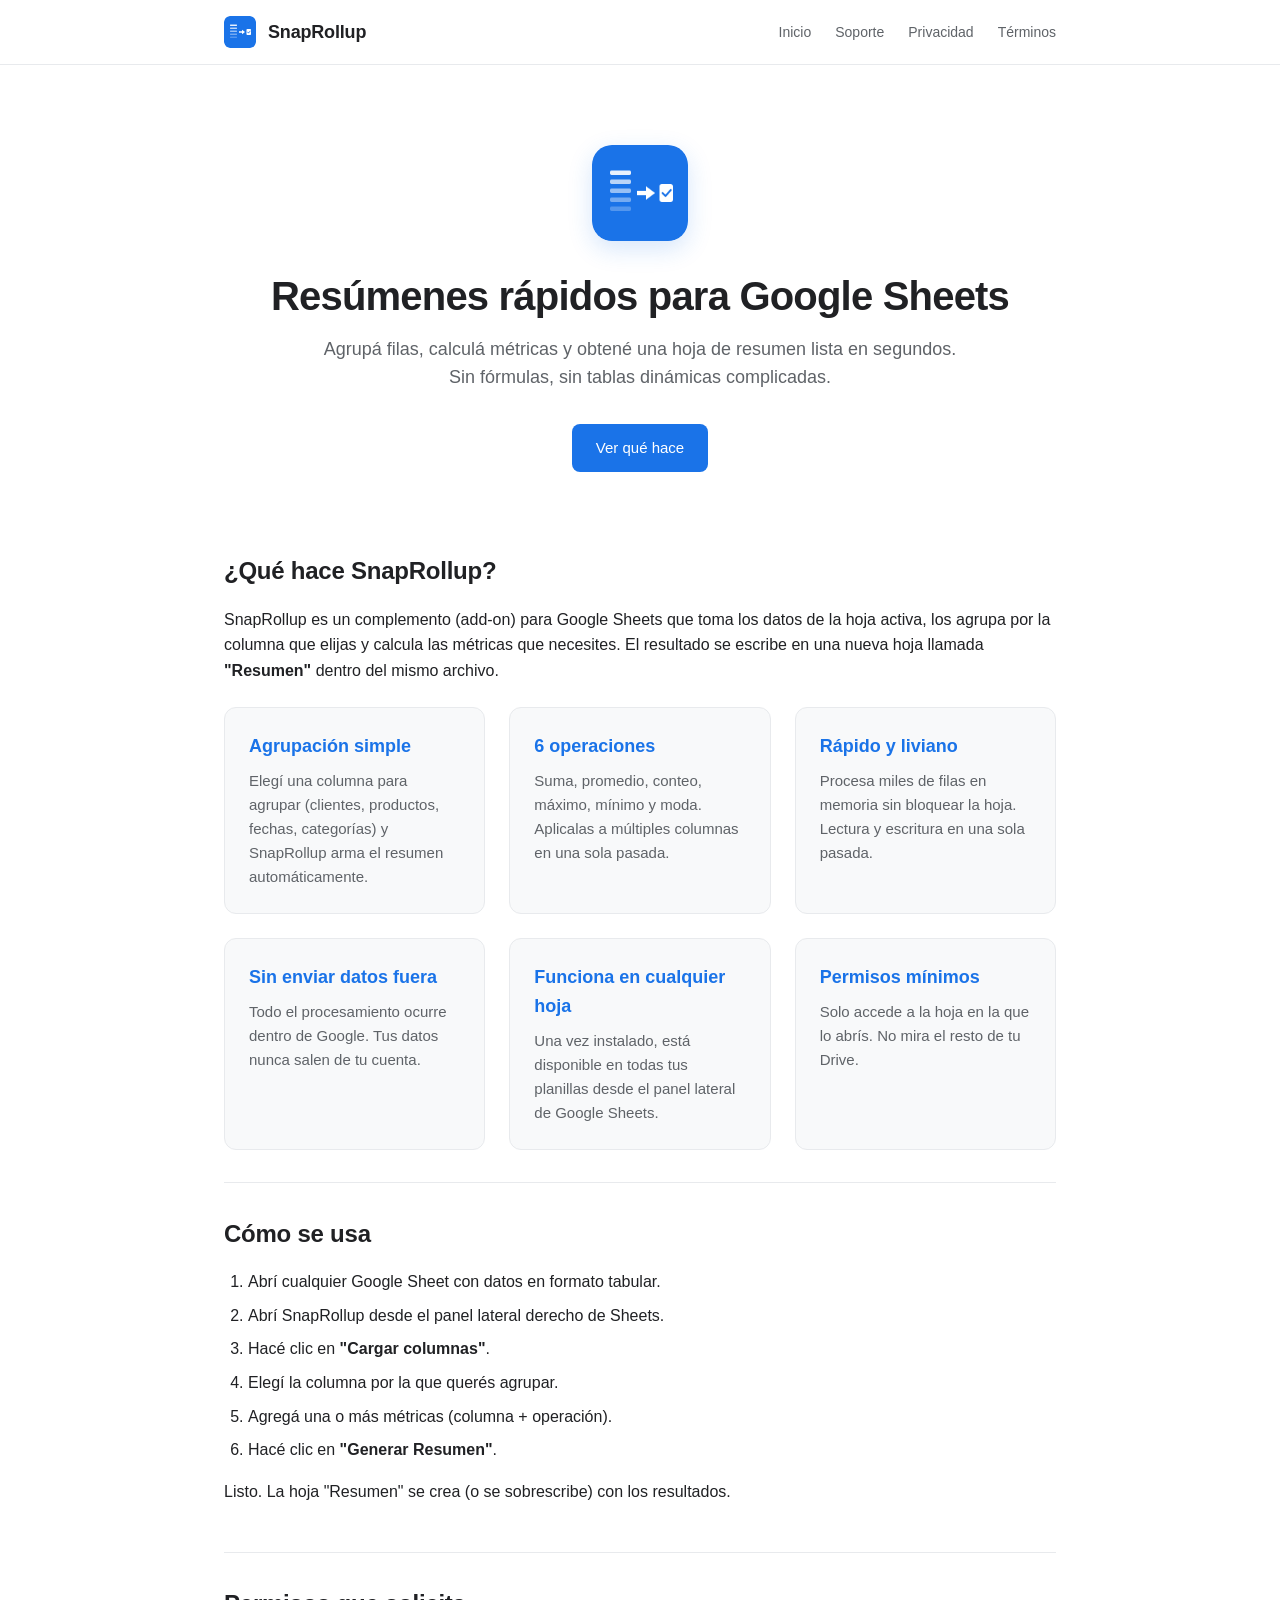
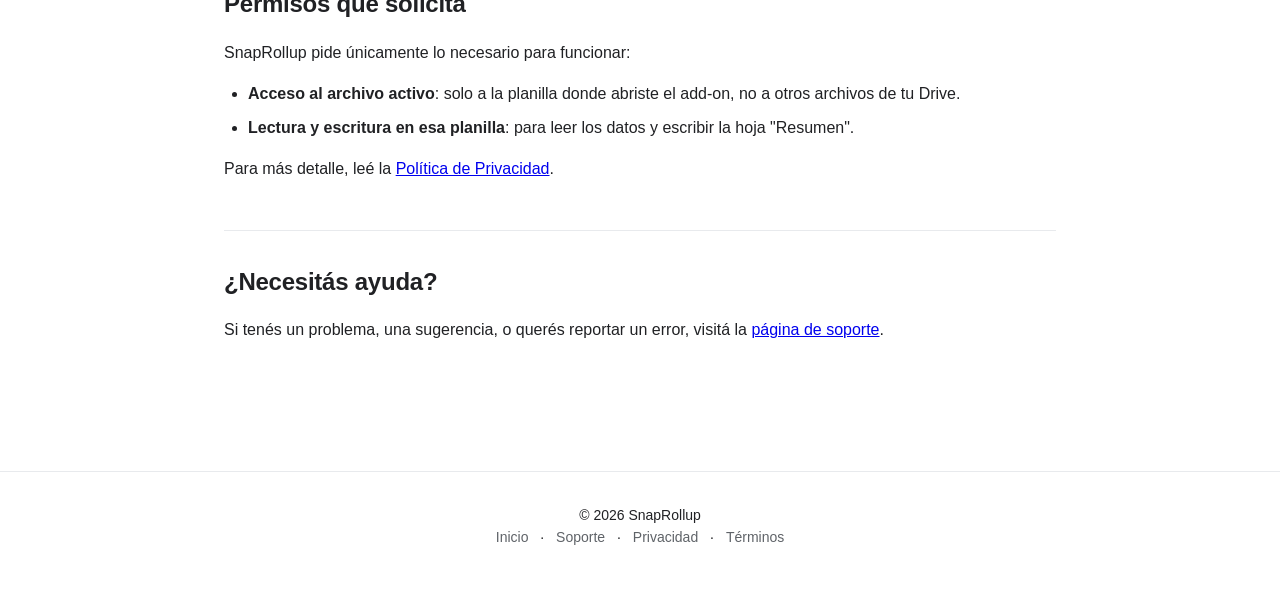
==== index.html @ 871b0761 "Add files via upload" ====
<!DOCTYPE html>
<html lang="es">
<head>
  <meta charset="UTF-8">
  <meta name="viewport" content="width=device-width, initial-scale=1.0">
  <title>SnapRollup — Resúmenes rápidos para Google Sheets</title>
  <meta name="description" content="Add-on de Google Sheets que agrupa y resume tus datos en segundos. Suma, promedio, máximo, mínimo, conteo y moda con un clic.">
  <link rel="icon" type="image/png" href="logo-32.png">
  <link rel="stylesheet" href="style.css">
</head>
<body>

<header class="site-header">
  <div class="site-header-inner">
    <a href="index.html" class="brand">
      <img src="logo-32.png" alt="SnapRollup">
      <span class="brand-name">SnapRollup</span>
    </a>
    <nav class="site-nav">
      <a href="index.html">Inicio</a>
      <a href="support.html">Soporte</a>
      <a href="privacy.html">Privacidad</a>
      <a href="terms.html">Términos</a>
    </nav>
  </div>
</header>

<main>

  <section class="hero">
    <img src="logo-128.png" alt="SnapRollup logo" class="hero-logo">
    <h1>Resúmenes rápidos para Google Sheets</h1>
    <p class="lead">
      Agrupá filas, calculá métricas y obtené una hoja de resumen lista en segundos.
      Sin fórmulas, sin tablas dinámicas complicadas.
    </p>
    <a href="#features" class="btn">Ver qué hace</a>
  </section>

  <section class="block" id="features">
    <h2>¿Qué hace SnapRollup?</h2>
    <p>
      SnapRollup es un complemento (add-on) para Google Sheets que toma los datos
      de la hoja activa, los agrupa por la columna que elijas y calcula las métricas
      que necesites. El resultado se escribe en una nueva hoja llamada <strong>"Resumen"</strong>
      dentro del mismo archivo.
    </p>

    <div class="features">
      <div class="feature">
        <h3>Agrupación simple</h3>
        <p>Elegí una columna para agrupar (clientes, productos, fechas, categorías) y SnapRollup arma el resumen automáticamente.</p>
      </div>
      <div class="feature">
        <h3>6 operaciones</h3>
        <p>Suma, promedio, conteo, máximo, mínimo y moda. Aplicalas a múltiples columnas en una sola pasada.</p>
      </div>
      <div class="feature">
        <h3>Rápido y liviano</h3>
        <p>Procesa miles de filas en memoria sin bloquear la hoja. Lectura y escritura en una sola pasada.</p>
      </div>
      <div class="feature">
        <h3>Sin enviar datos fuera</h3>
        <p>Todo el procesamiento ocurre dentro de Google. Tus datos nunca salen de tu cuenta.</p>
      </div>
      <div class="feature">
        <h3>Funciona en cualquier hoja</h3>
        <p>Una vez instalado, está disponible en todas tus planillas desde el panel lateral de Google Sheets.</p>
      </div>
      <div class="feature">
        <h3>Permisos mínimos</h3>
        <p>Solo accede a la hoja en la que lo abrís. No mira el resto de tu Drive.</p>
      </div>
    </div>
  </section>

  <section class="block">
    <h2>Cómo se usa</h2>
    <ol>
      <li>Abrí cualquier Google Sheet con datos en formato tabular.</li>
      <li>Abrí SnapRollup desde el panel lateral derecho de Sheets.</li>
      <li>Hacé clic en <strong>"Cargar columnas"</strong>.</li>
      <li>Elegí la columna por la que querés agrupar.</li>
      <li>Agregá una o más métricas (columna + operación).</li>
      <li>Hacé clic en <strong>"Generar Resumen"</strong>.</li>
    </ol>
    <p>Listo. La hoja "Resumen" se crea (o se sobrescribe) con los resultados.</p>
  </section>

  <section class="block">
    <h2>Permisos que solicita</h2>
    <p>SnapRollup pide únicamente lo necesario para funcionar:</p>
    <ul>
      <li><strong>Acceso al archivo activo</strong>: solo a la planilla donde abriste el add-on, no a otros archivos de tu Drive.</li>
      <li><strong>Lectura y escritura en esa planilla</strong>: para leer los datos y escribir la hoja "Resumen".</li>
    </ul>
    <p>
      Para más detalle, leé la <a href="privacy.html">Política de Privacidad</a>.
    </p>
  </section>

  <section class="block">
    <h2>¿Necesitás ayuda?</h2>
    <p>
      Si tenés un problema, una sugerencia, o querés reportar un error,
      visitá la <a href="support.html">página de soporte</a>.
    </p>
  </section>

</main>

<footer class="site-footer">
  <p>
    © 2026 SnapRollup
    <br>
    <a href="index.html">Inicio</a> ·
    <a href="support.html">Soporte</a> ·
    <a href="privacy.html">Privacidad</a> ·
    <a href="terms.html">Términos</a>
  </p>
</footer>

</body>
</html>
---- style.css ----
/* ============================================================
   SnapRollup — Site styles
   Clean, professional, easy to scan for Marketplace reviewers
   ============================================================ */

:root {
  --color-primary: #1a73e8;
  --color-primary-dark: #1557b0;
  --color-text: #202124;
  --color-text-muted: #5f6368;
  --color-bg: #ffffff;
  --color-bg-alt: #f8f9fa;
  --color-border: #e8eaed;
  --color-accent: #fbbc04;

  --font-sans: -apple-system, BlinkMacSystemFont, "Segoe UI", Roboto, "Helvetica Neue", Arial, sans-serif;
  --max-width: 880px;
}

* {
  box-sizing: border-box;
  margin: 0;
  padding: 0;
}

html {
  scroll-behavior: smooth;
}

body {
  font-family: var(--font-sans);
  color: var(--color-text);
  background: var(--color-bg);
  line-height: 1.6;
  font-size: 16px;
  -webkit-font-smoothing: antialiased;
}

/* ── Header ───────────────────────────────────────────────── */
.site-header {
  border-bottom: 1px solid var(--color-border);
  background: var(--color-bg);
  position: sticky;
  top: 0;
  z-index: 10;
  backdrop-filter: saturate(180%) blur(10px);
}

.site-header-inner {
  max-width: var(--max-width);
  margin: 0 auto;
  padding: 16px 24px;
  display: flex;
  align-items: center;
  justify-content: space-between;
}

.brand {
  display: flex;
  align-items: center;
  gap: 12px;
  text-decoration: none;
  color: var(--color-text);
}

.brand img {
  width: 32px;
  height: 32px;
  border-radius: 6px;
}

.brand-name {
  font-size: 18px;
  font-weight: 600;
  letter-spacing: -0.01em;
}

.site-nav {
  display: flex;
  gap: 24px;
}

.site-nav a {
  color: var(--color-text-muted);
  text-decoration: none;
  font-size: 14px;
  transition: color 0.15s;
}

.site-nav a:hover {
  color: var(--color-primary);
}

/* ── Main ─────────────────────────────────────────────────── */
main {
  max-width: var(--max-width);
  margin: 0 auto;
  padding: 48px 24px 80px;
}

.hero {
  text-align: center;
  padding: 32px 0 48px;
}

.hero h1 {
  font-size: 40px;
  font-weight: 700;
  letter-spacing: -0.02em;
  margin-bottom: 16px;
  line-height: 1.15;
}

.hero p.lead {
  font-size: 18px;
  color: var(--color-text-muted);
  max-width: 640px;
  margin: 0 auto 32px;
}

.hero img.hero-logo {
  width: 96px;
  height: 96px;
  border-radius: 20px;
  margin-bottom: 24px;
  box-shadow: 0 8px 24px rgba(26, 115, 232, 0.18);
}

/* ── Buttons ──────────────────────────────────────────────── */
.btn {
  display: inline-block;
  padding: 12px 24px;
  background: var(--color-primary);
  color: #fff;
  text-decoration: none;
  border-radius: 8px;
  font-weight: 500;
  font-size: 15px;
  transition: background 0.15s, transform 0.15s;
}

.btn:hover {
  background: var(--color-primary-dark);
  transform: translateY(-1px);
}

.btn.secondary {
  background: transparent;
  color: var(--color-primary);
  border: 1px solid var(--color-border);
}

.btn.secondary:hover {
  background: var(--color-bg-alt);
}

/* ── Sections ─────────────────────────────────────────────── */
section.block {
  padding: 32px 0;
}

section.block + section.block {
  border-top: 1px solid var(--color-border);
}

h2 {
  font-size: 24px;
  font-weight: 600;
  margin-bottom: 16px;
  letter-spacing: -0.01em;
}

h3 {
  font-size: 18px;
  font-weight: 600;
  margin-top: 24px;
  margin-bottom: 8px;
}

p {
  margin-bottom: 16px;
  color: var(--color-text);
}

ul, ol {
  margin: 0 0 16px 24px;
  color: var(--color-text);
}

li {
  margin-bottom: 8px;
}

/* ── Feature grid ─────────────────────────────────────────── */
.features {
  display: grid;
  grid-template-columns: repeat(auto-fit, minmax(240px, 1fr));
  gap: 24px;
  margin-top: 24px;
}

.feature {
  padding: 24px;
  border: 1px solid var(--color-border);
  border-radius: 12px;
  background: var(--color-bg-alt);
}

.feature h3 {
  margin-top: 0;
  color: var(--color-primary);
}

.feature p {
  margin: 0;
  color: var(--color-text-muted);
  font-size: 15px;
}

/* ── Legal pages (privacy / terms) ────────────────────────── */
.legal {
  max-width: 720px;
}

.legal h1 {
  font-size: 32px;
  margin-bottom: 8px;
}

.legal .updated {
  color: var(--color-text-muted);
  font-size: 14px;
  margin-bottom: 32px;
}

.legal h2 {
  font-size: 20px;
  margin-top: 32px;
  margin-bottom: 12px;
}

.legal p, .legal li {
  font-size: 15px;
  line-height: 1.7;
}

/* ── Footer ───────────────────────────────────────────────── */
.site-footer {
  border-top: 1px solid var(--color-border);
  padding: 32px 24px;
  text-align: center;
  color: var(--color-text-muted);
  font-size: 14px;
}

.site-footer a {
  color: var(--color-text-muted);
  text-decoration: none;
  margin: 0 8px;
}

.site-footer a:hover {
  color: var(--color-primary);
}

/* ── Responsive ───────────────────────────────────────────── */
@media (max-width: 640px) {
  .hero h1 { font-size: 28px; }
  .hero p.lead { font-size: 16px; }
  .site-nav { gap: 16px; }
  .site-nav a { font-size: 13px; }
}
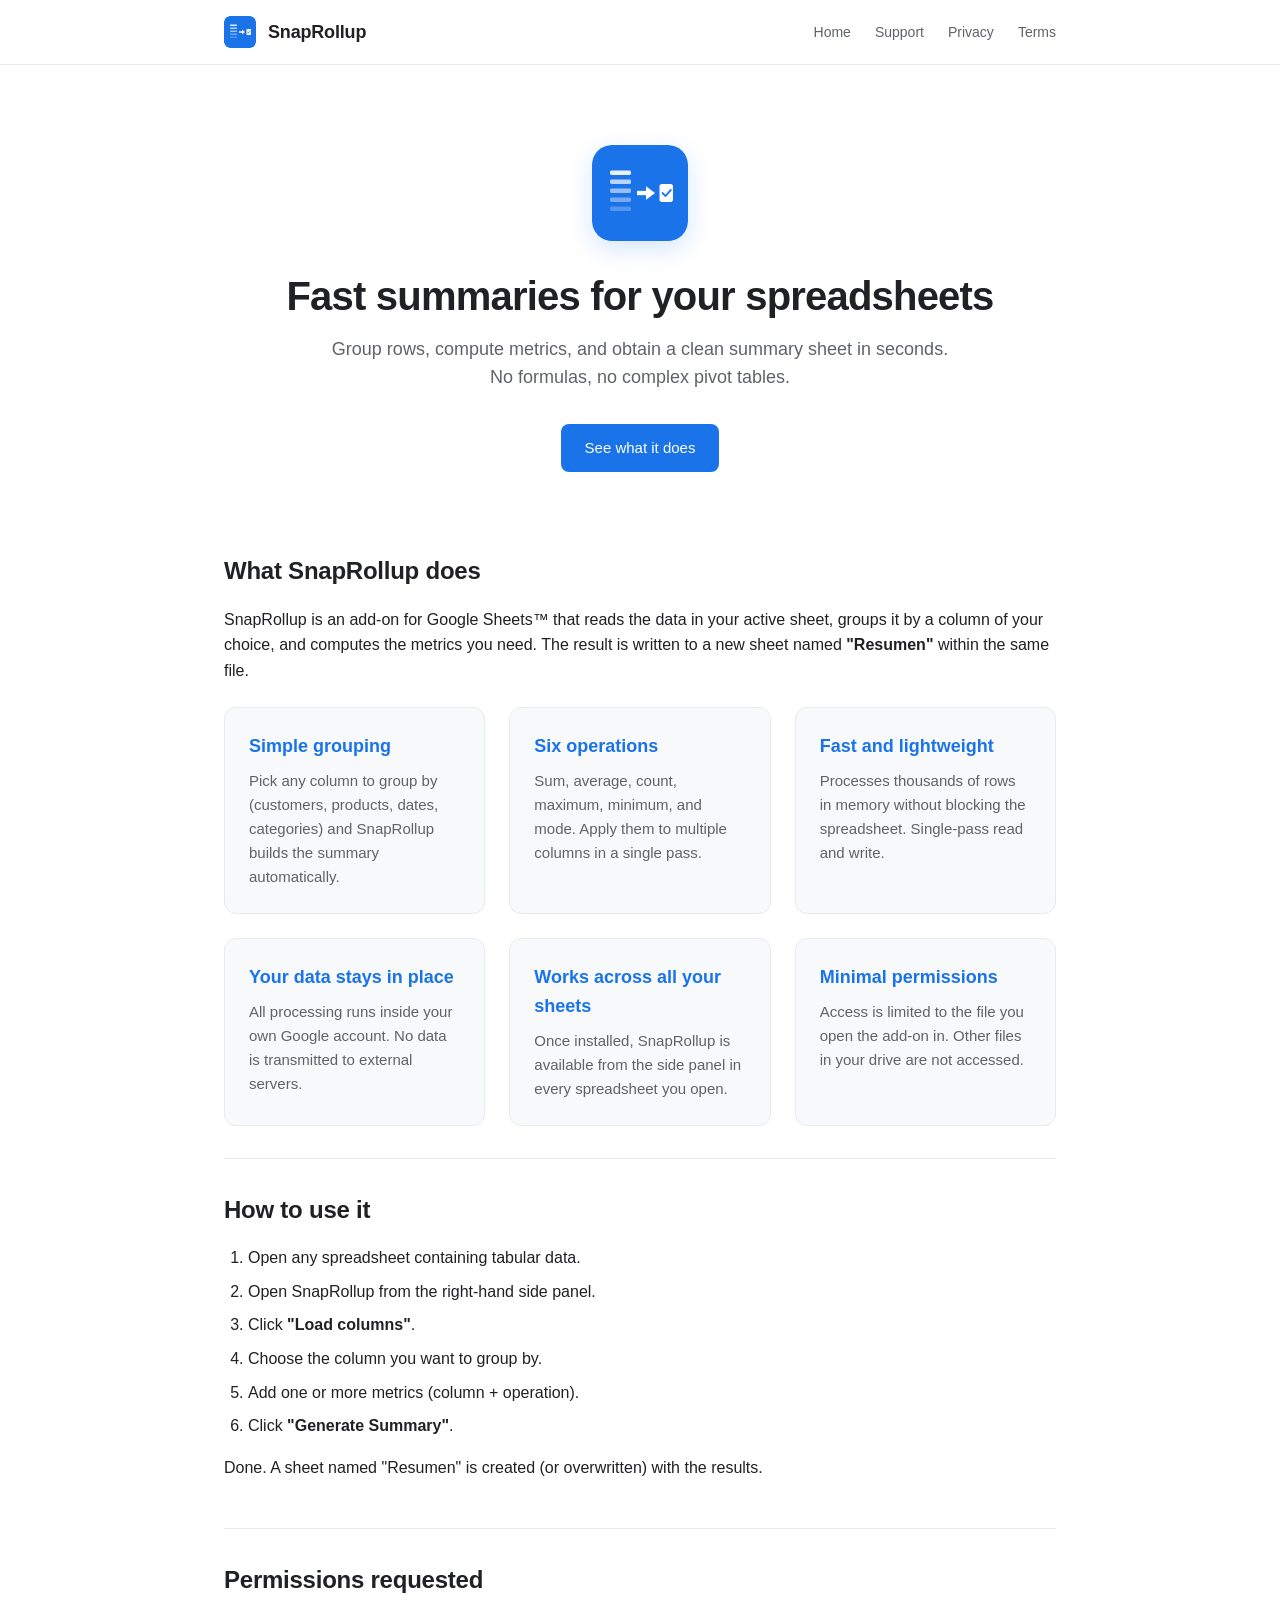
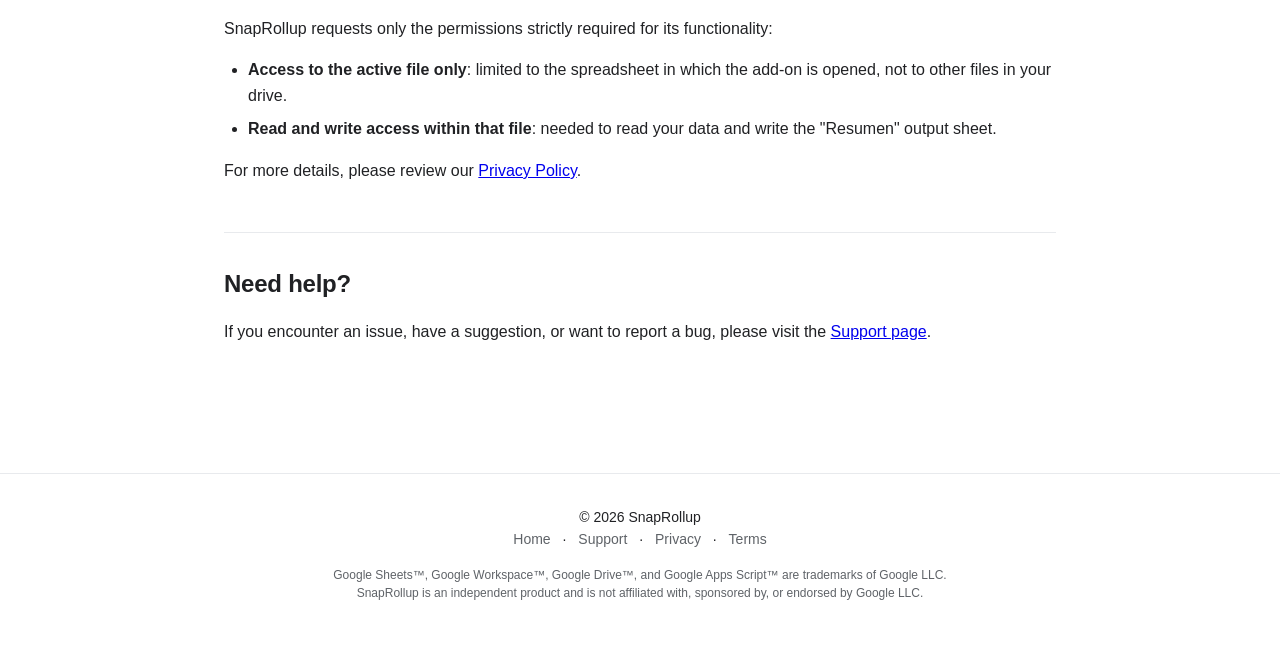
==== commit e362c2c9: "Add files via upload" ====
--- a/index.html
+++ b/index.html
@@ -1,10 +1,10 @@
 <!DOCTYPE html>
-<html lang="es">
+<html lang="en">
 <head>
   <meta charset="UTF-8">
   <meta name="viewport" content="width=device-width, initial-scale=1.0">
-  <title>SnapRollup — Resúmenes rápidos para Google Sheets</title>
-  <meta name="description" content="Add-on de Google Sheets que agrupa y resume tus datos en segundos. Suma, promedio, máximo, mínimo, conteo y moda con un clic.">
+  <title>SnapRollup — Fast Summaries for Google Sheets™</title>
+  <meta name="description" content="An add-on for Google Sheets™ that groups rows and computes summary metrics in seconds. Sum, average, max, min, count, and mode in a single click.">
   <link rel="icon" type="image/png" href="logo-32.png">
   <link rel="stylesheet" href="style.css">
 </head>
@@ -17,10 +17,10 @@
       <span class="brand-name">SnapRollup</span>
     </a>
     <nav class="site-nav">
-      <a href="index.html">Inicio</a>
-      <a href="support.html">Soporte</a>
-      <a href="privacy.html">Privacidad</a>
-      <a href="terms.html">Términos</a>
+      <a href="index.html">Home</a>
+      <a href="support.html">Support</a>
+      <a href="privacy.html">Privacy</a>
+      <a href="terms.html">Terms</a>
     </nav>
   </div>
 </header>
@@ -29,81 +29,80 @@
 
   <section class="hero">
     <img src="logo-128.png" alt="SnapRollup logo" class="hero-logo">
-    <h1>Resúmenes rápidos para Google Sheets</h1>
+    <h1>Fast summaries for your spreadsheets</h1>
     <p class="lead">
-      Agrupá filas, calculá métricas y obtené una hoja de resumen lista en segundos.
-      Sin fórmulas, sin tablas dinámicas complicadas.
+      Group rows, compute metrics, and obtain a clean summary sheet in seconds.
+      No formulas, no complex pivot tables.
     </p>
-    <a href="#features" class="btn">Ver qué hace</a>
+    <a href="#features" class="btn">See what it does</a>
   </section>
 
   <section class="block" id="features">
-    <h2>¿Qué hace SnapRollup?</h2>
+    <h2>What SnapRollup does</h2>
     <p>
-      SnapRollup es un complemento (add-on) para Google Sheets que toma los datos
-      de la hoja activa, los agrupa por la columna que elijas y calcula las métricas
-      que necesites. El resultado se escribe en una nueva hoja llamada <strong>"Resumen"</strong>
-      dentro del mismo archivo.
+      SnapRollup is an add-on for Google Sheets™ that reads the data in your active sheet,
+      groups it by a column of your choice, and computes the metrics you need.
+      The result is written to a new sheet named <strong>"Resumen"</strong> within the same file.
     </p>
 
     <div class="features">
       <div class="feature">
-        <h3>Agrupación simple</h3>
-        <p>Elegí una columna para agrupar (clientes, productos, fechas, categorías) y SnapRollup arma el resumen automáticamente.</p>
+        <h3>Simple grouping</h3>
+        <p>Pick any column to group by (customers, products, dates, categories) and SnapRollup builds the summary automatically.</p>
       </div>
       <div class="feature">
-        <h3>6 operaciones</h3>
-        <p>Suma, promedio, conteo, máximo, mínimo y moda. Aplicalas a múltiples columnas en una sola pasada.</p>
+        <h3>Six operations</h3>
+        <p>Sum, average, count, maximum, minimum, and mode. Apply them to multiple columns in a single pass.</p>
       </div>
       <div class="feature">
-        <h3>Rápido y liviano</h3>
-        <p>Procesa miles de filas en memoria sin bloquear la hoja. Lectura y escritura en una sola pasada.</p>
+        <h3>Fast and lightweight</h3>
+        <p>Processes thousands of rows in memory without blocking the spreadsheet. Single-pass read and write.</p>
       </div>
       <div class="feature">
-        <h3>Sin enviar datos fuera</h3>
-        <p>Todo el procesamiento ocurre dentro de Google. Tus datos nunca salen de tu cuenta.</p>
+        <h3>Your data stays in place</h3>
+        <p>All processing runs inside your own Google account. No data is transmitted to external servers.</p>
       </div>
       <div class="feature">
-        <h3>Funciona en cualquier hoja</h3>
-        <p>Una vez instalado, está disponible en todas tus planillas desde el panel lateral de Google Sheets.</p>
+        <h3>Works across all your sheets</h3>
+        <p>Once installed, SnapRollup is available from the side panel in every spreadsheet you open.</p>
       </div>
       <div class="feature">
-        <h3>Permisos mínimos</h3>
-        <p>Solo accede a la hoja en la que lo abrís. No mira el resto de tu Drive.</p>
+        <h3>Minimal permissions</h3>
+        <p>Access is limited to the file you open the add-on in. Other files in your drive are not accessed.</p>
       </div>
     </div>
   </section>
 
   <section class="block">
-    <h2>Cómo se usa</h2>
+    <h2>How to use it</h2>
     <ol>
-      <li>Abrí cualquier Google Sheet con datos en formato tabular.</li>
-      <li>Abrí SnapRollup desde el panel lateral derecho de Sheets.</li>
-      <li>Hacé clic en <strong>"Cargar columnas"</strong>.</li>
-      <li>Elegí la columna por la que querés agrupar.</li>
-      <li>Agregá una o más métricas (columna + operación).</li>
-      <li>Hacé clic en <strong>"Generar Resumen"</strong>.</li>
+      <li>Open any spreadsheet containing tabular data.</li>
+      <li>Open SnapRollup from the right-hand side panel.</li>
+      <li>Click <strong>"Load columns"</strong>.</li>
+      <li>Choose the column you want to group by.</li>
+      <li>Add one or more metrics (column + operation).</li>
+      <li>Click <strong>"Generate Summary"</strong>.</li>
     </ol>
-    <p>Listo. La hoja "Resumen" se crea (o se sobrescribe) con los resultados.</p>
+    <p>Done. A sheet named "Resumen" is created (or overwritten) with the results.</p>
   </section>
 
   <section class="block">
-    <h2>Permisos que solicita</h2>
-    <p>SnapRollup pide únicamente lo necesario para funcionar:</p>
+    <h2>Permissions requested</h2>
+    <p>SnapRollup requests only the permissions strictly required for its functionality:</p>
     <ul>
-      <li><strong>Acceso al archivo activo</strong>: solo a la planilla donde abriste el add-on, no a otros archivos de tu Drive.</li>
-      <li><strong>Lectura y escritura en esa planilla</strong>: para leer los datos y escribir la hoja "Resumen".</li>
+      <li><strong>Access to the active file only</strong>: limited to the spreadsheet in which the add-on is opened, not to other files in your drive.</li>
+      <li><strong>Read and write access within that file</strong>: needed to read your data and write the "Resumen" output sheet.</li>
     </ul>
     <p>
-      Para más detalle, leé la <a href="privacy.html">Política de Privacidad</a>.
+      For more details, please review our <a href="privacy.html">Privacy Policy</a>.
     </p>
   </section>
 
   <section class="block">
-    <h2>¿Necesitás ayuda?</h2>
+    <h2>Need help?</h2>
     <p>
-      Si tenés un problema, una sugerencia, o querés reportar un error,
-      visitá la <a href="support.html">página de soporte</a>.
+      If you encounter an issue, have a suggestion, or want to report a bug,
+      please visit the <a href="support.html">Support page</a>.
     </p>
   </section>
 
@@ -113,10 +112,14 @@
   <p>
     © 2026 SnapRollup
     <br>
-    <a href="index.html">Inicio</a> ·
-    <a href="support.html">Soporte</a> ·
-    <a href="privacy.html">Privacidad</a> ·
-    <a href="terms.html">Términos</a>
+    <a href="index.html">Home</a> ·
+    <a href="support.html">Support</a> ·
+    <a href="privacy.html">Privacy</a> ·
+    <a href="terms.html">Terms</a>
+  </p>
+  <p class="trademark-notice">
+    Google Sheets™, Google Workspace™, Google Drive™, and Google Apps Script™ are trademarks of Google LLC.
+    SnapRollup is an independent product and is not affiliated with, sponsored by, or endorsed by Google LLC.
   </p>
 </footer>
 
--- a/style.css
+++ b/style.css
@@ -263,6 +263,16 @@
   color: var(--color-primary);
 }
 
+.trademark-notice {
+  margin-top: 16px;
+  font-size: 12px;
+  color: var(--color-text-muted);
+  max-width: 640px;
+  margin-left: auto;
+  margin-right: auto;
+  line-height: 1.5;
+}
+
 /* ── Responsive ───────────────────────────────────────────── */
 @media (max-width: 640px) {
   .hero h1 { font-size: 28px; }
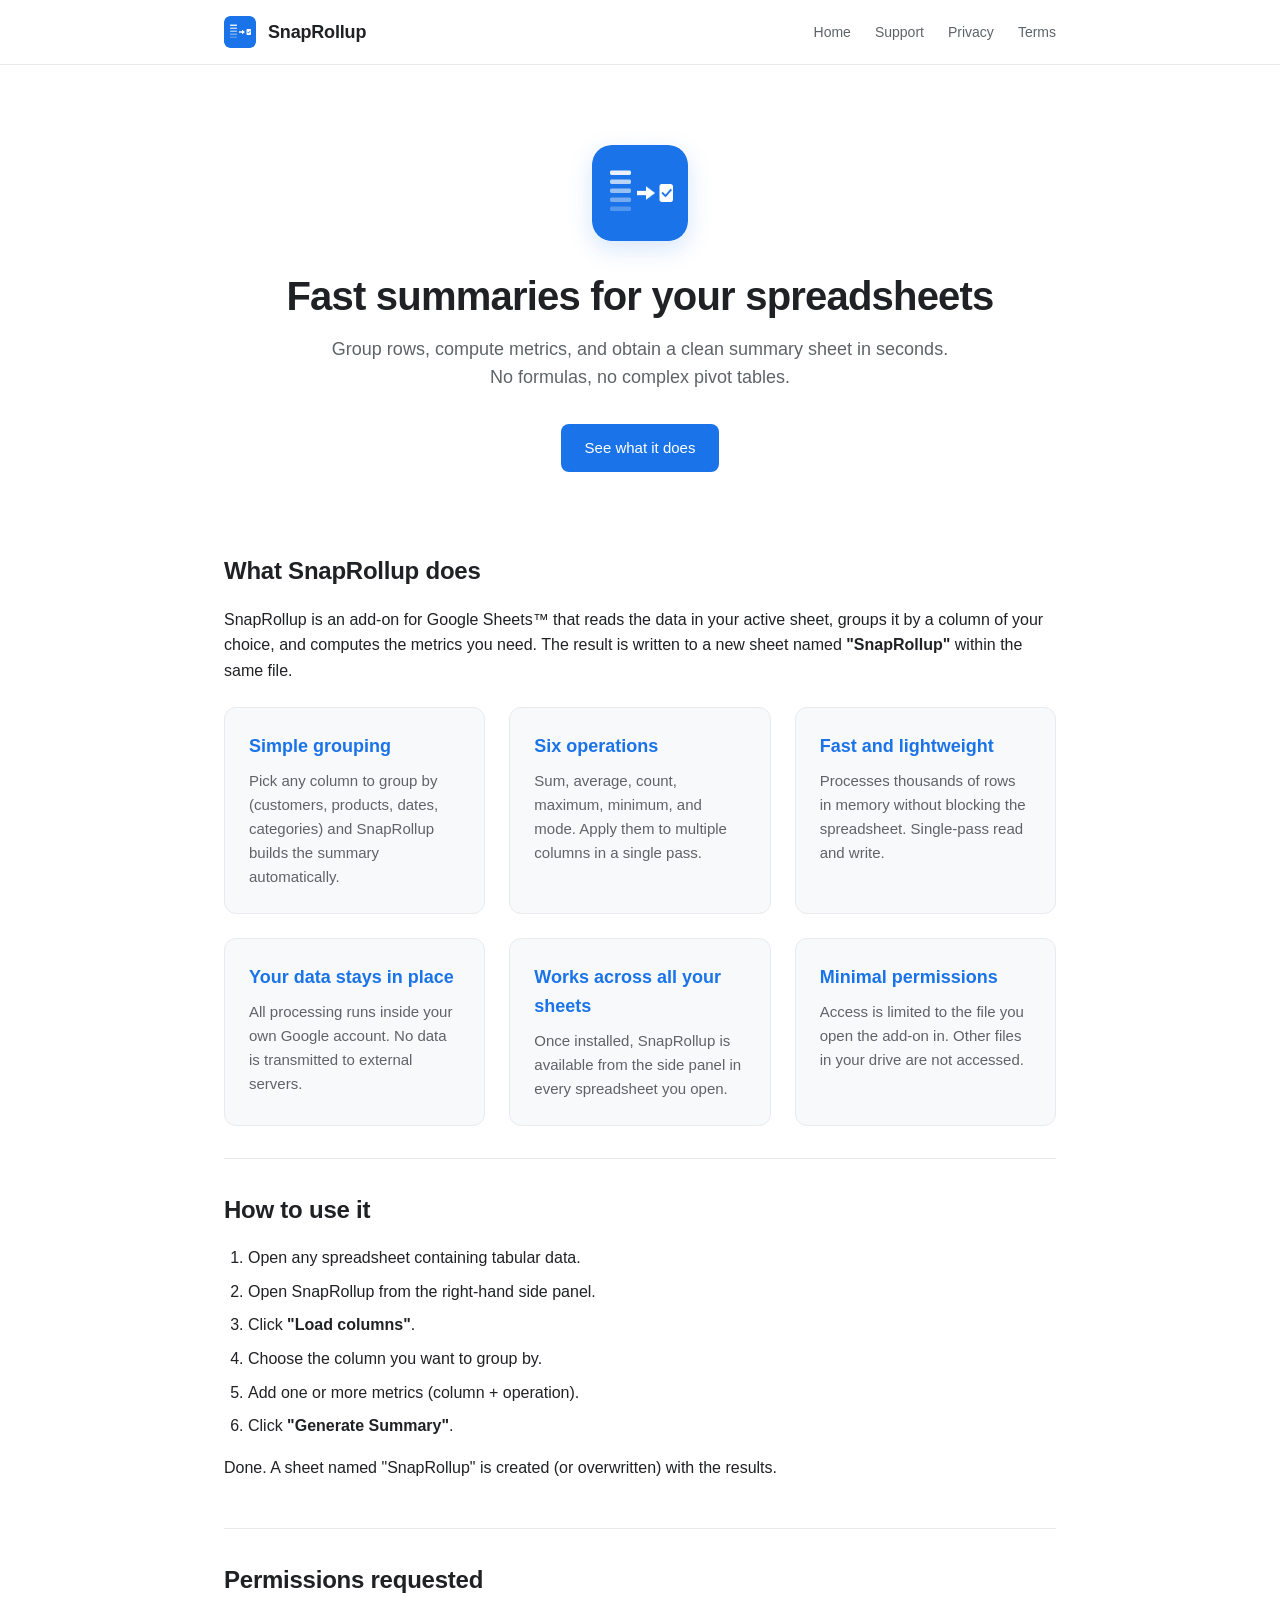
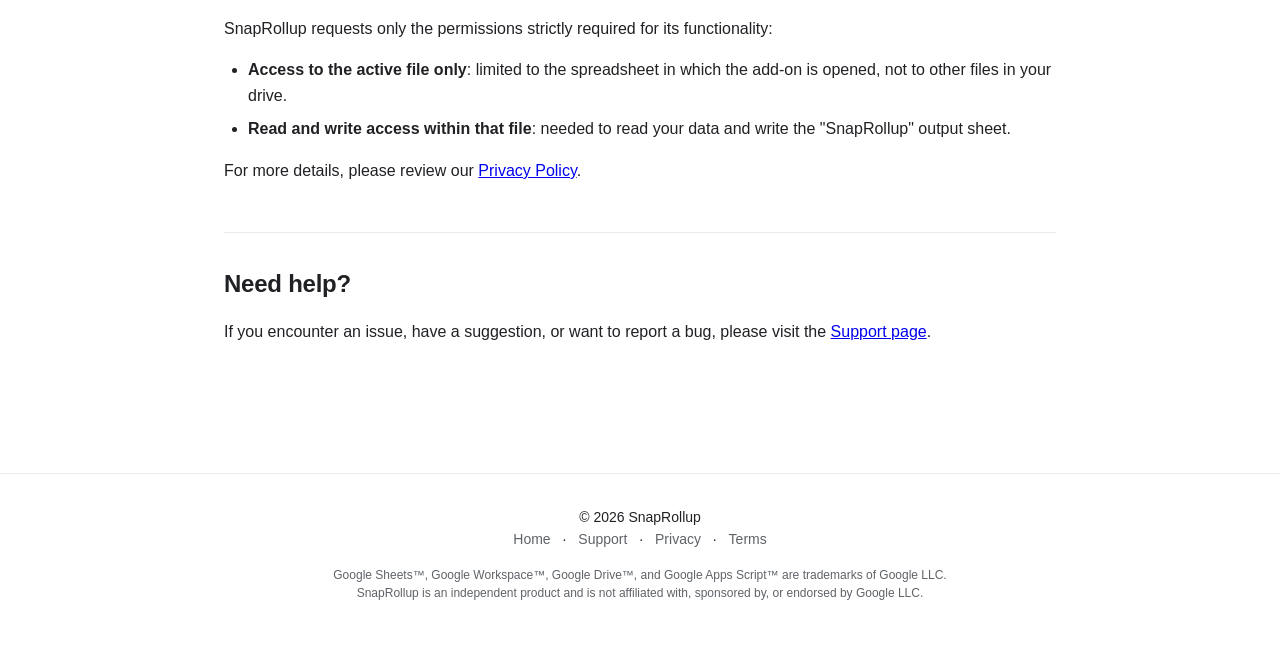
==== commit 4e0b7878: "Rename output sheet from 'Resumen' to 'SnapRollup'" ====
--- a/index.html
+++ b/index.html
@@ -42,7 +42,7 @@
     <p>
       SnapRollup is an add-on for Google Sheets™ that reads the data in your active sheet,
       groups it by a column of your choice, and computes the metrics you need.
-      The result is written to a new sheet named <strong>"Resumen"</strong> within the same file.
+      The result is written to a new sheet named <strong>"SnapRollup"</strong> within the same file.
     </p>
 
     <div class="features">
@@ -83,7 +83,7 @@
       <li>Add one or more metrics (column + operation).</li>
       <li>Click <strong>"Generate Summary"</strong>.</li>
     </ol>
-    <p>Done. A sheet named "Resumen" is created (or overwritten) with the results.</p>
+    <p>Done. A sheet named "SnapRollup" is created (or overwritten) with the results.</p>
   </section>
 
   <section class="block">
@@ -91,7 +91,7 @@
     <p>SnapRollup requests only the permissions strictly required for its functionality:</p>
     <ul>
       <li><strong>Access to the active file only</strong>: limited to the spreadsheet in which the add-on is opened, not to other files in your drive.</li>
-      <li><strong>Read and write access within that file</strong>: needed to read your data and write the "Resumen" output sheet.</li>
+      <li><strong>Read and write access within that file</strong>: needed to read your data and write the "SnapRollup" output sheet.</li>
     </ul>
     <p>
       For more details, please review our <a href="privacy.html">Privacy Policy</a>.
